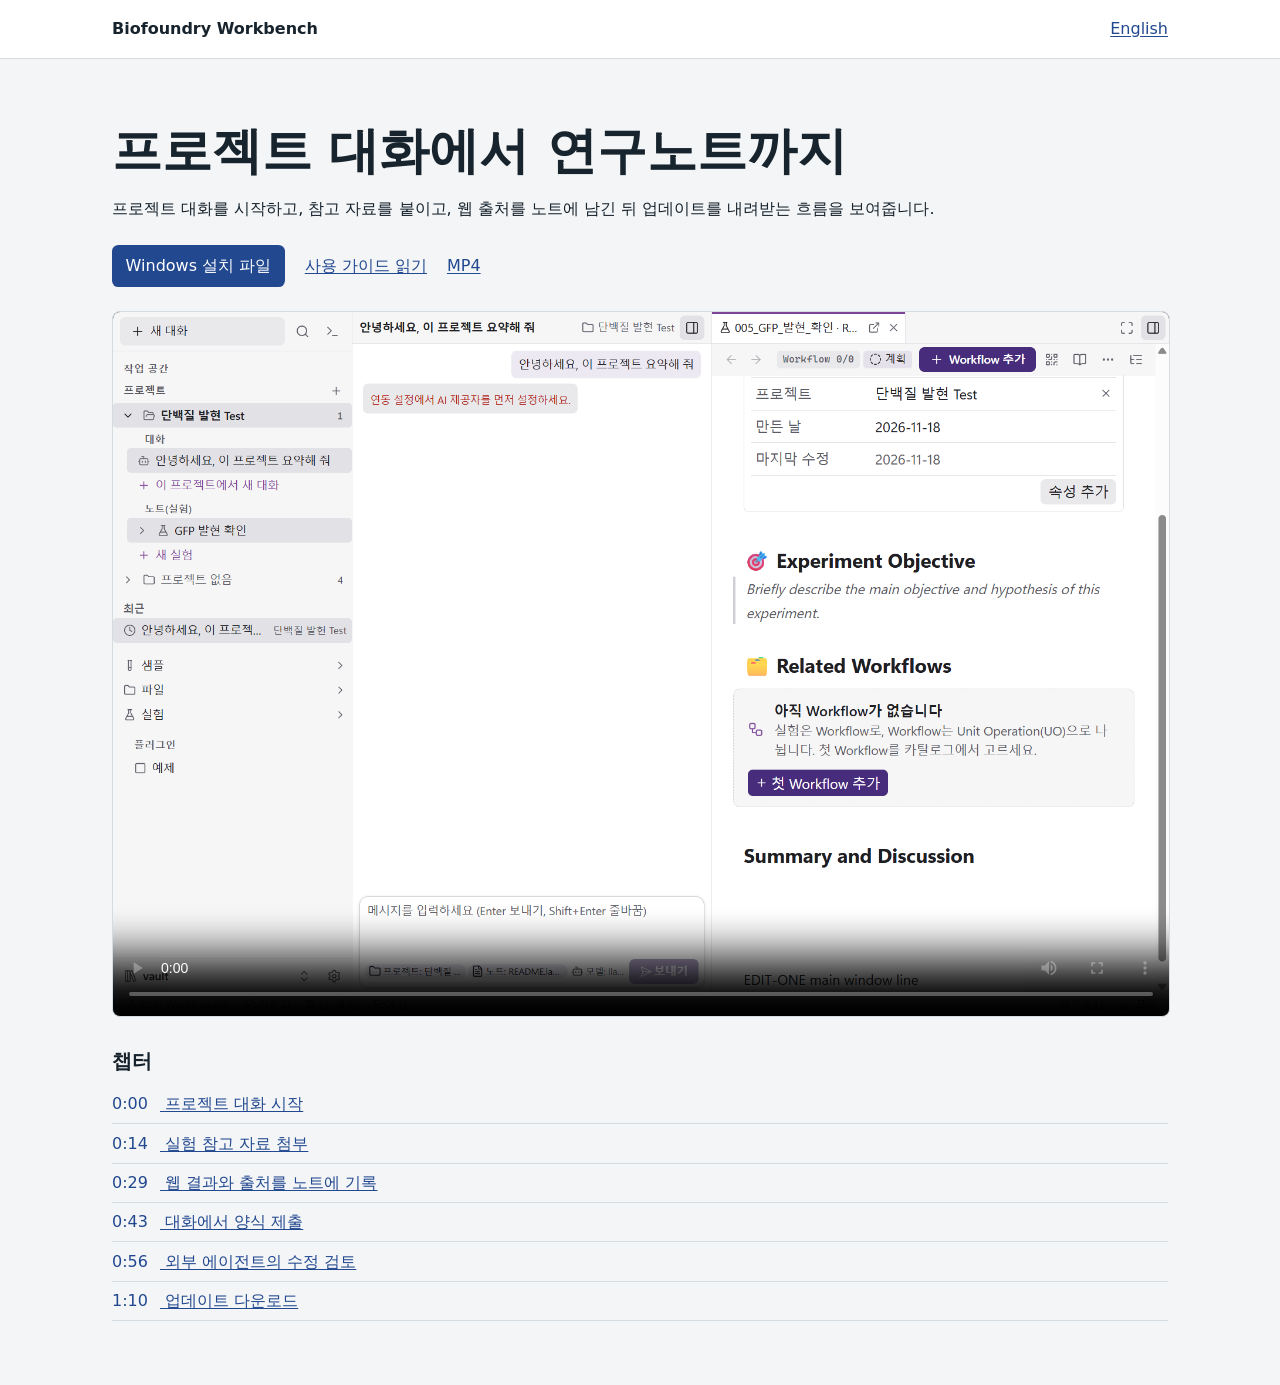
==== ko/index.html @ 6b5b837b "Publish bilingual Workbench walkthroughs" ====
<!doctype html>
<html lang="ko">
<head>
  <meta charset="utf-8">
  <meta name="viewport" content="width=device-width, initial-scale=1">
  <meta name="description" content="프로젝트 대화를 시작하고, 참고 자료를 붙이고, 웹 출처를 노트에 남긴 뒤 업데이트를 내려받는 흐름을 보여줍니다.">
  <title>프로젝트 대화에서 연구노트까지 · Biofoundry Workbench</title>
  <link rel="stylesheet" href="../guide.css">
</head>
<body>
  <header><strong>Biofoundry Workbench</strong><a href="../" lang="en">English</a></header>
  <main>
    <h1>프로젝트 대화에서 연구노트까지</h1>
    <p>프로젝트 대화를 시작하고, 참고 자료를 붙이고, 웹 출처를 노트에 남긴 뒤 업데이트를 내려받는 흐름을 보여줍니다.</p>
    <nav aria-label="Biofoundry Workbench">
      <a class="download" href="https://github.com/sblabkribb/biofoundry-workbench/releases/latest">Windows 설치 파일</a>
      <a href="https://github.com/sblabkribb/biofoundry-workbench/blob/main/README.ko.md">사용 가이드 읽기</a>
      <a href="../docs/media/research-workflow.ko.mp4">MP4</a>
    </nav>
    <video controls playsinline preload="metadata" poster="../docs/workbench/screens/09-note-edited-saved.png" width="1000" height="668">
      <source src="../docs/media/research-workflow.ko.mp4" type="video/mp4">
    </video>
    <h2>챕터</h2>
    <ol>
      <li><a href="../docs/media/research-workflow.ko.mp4#t=0"><span>0:00</span> 프로젝트 대화 시작</a></li>
      <li><a href="../docs/media/research-workflow.ko.mp4#t=14.5"><span>0:14</span> 실험 참고 자료 첨부</a></li>
      <li><a href="../docs/media/research-workflow.ko.mp4#t=29"><span>0:29</span> 웹 결과와 출처를 노트에 기록</a></li>
      <li><a href="../docs/media/research-workflow.ko.mp4#t=43.5"><span>0:43</span> 대화에서 양식 제출</a></li>
      <li><a href="../docs/media/research-workflow.ko.mp4#t=55.66"><span>0:56</span> 외부 에이전트의 수정 검토</a></li>
      <li><a href="../docs/media/research-workflow.ko.mp4#t=70.16"><span>1:10</span> 업데이트 다운로드</a></li>
    </ol>
  </main>
</body>
</html>
---- guide.css ----
:root {
  color-scheme: light;
  background: #f3f5f6;
  color: #17232d;
  font: 1em/1.6 system-ui, sans-serif;
}

body { margin: 0; }

header {
  display: flex;
  justify-content: space-between;
  gap: 1rem;
  padding: 1rem max(1.25rem, calc((100vw - 66rem) / 2));
  background: #fff;
  border-bottom: 1px solid #d5dce1;
}

main {
  max-width: 66rem;
  padding: clamp(1.5rem, 5vw, 4rem) 1.25rem;
  margin: 0 auto;
}

h1 { font-size: clamp(1.8rem, 5vw, 3.1rem); line-height: 1.15; margin: 0; }
h2 { font-size: 1.25rem; margin: 1.75rem 0 0.5rem; }
a { color: #224890; text-underline-offset: 0.15em; }
a:focus-visible { outline: 2px solid #224890; outline-offset: 4px; }

nav {
  display: flex;
  flex-wrap: wrap;
  align-items: center;
  gap: 0.75rem 1.25rem;
  margin: 1.5rem 0;
}

.download {
  background: #224890;
  color: #fff;
  border-radius: 0.4rem;
  padding: 0.5rem 0.85rem;
  text-decoration: none;
}

video {
  display: block;
  width: 100%;
  height: auto;
  border: 1px solid #d5dce1;
  border-radius: 0.5rem;
  background: #17232d;
}

ol { list-style: none; margin: 0; padding: 0; }
li { border-bottom: 1px solid #d5dce1; }
li a { display: block; padding: 0.4rem 0; }
li span { display: inline-block; min-width: 3rem; font-variant-numeric: tabular-nums; }
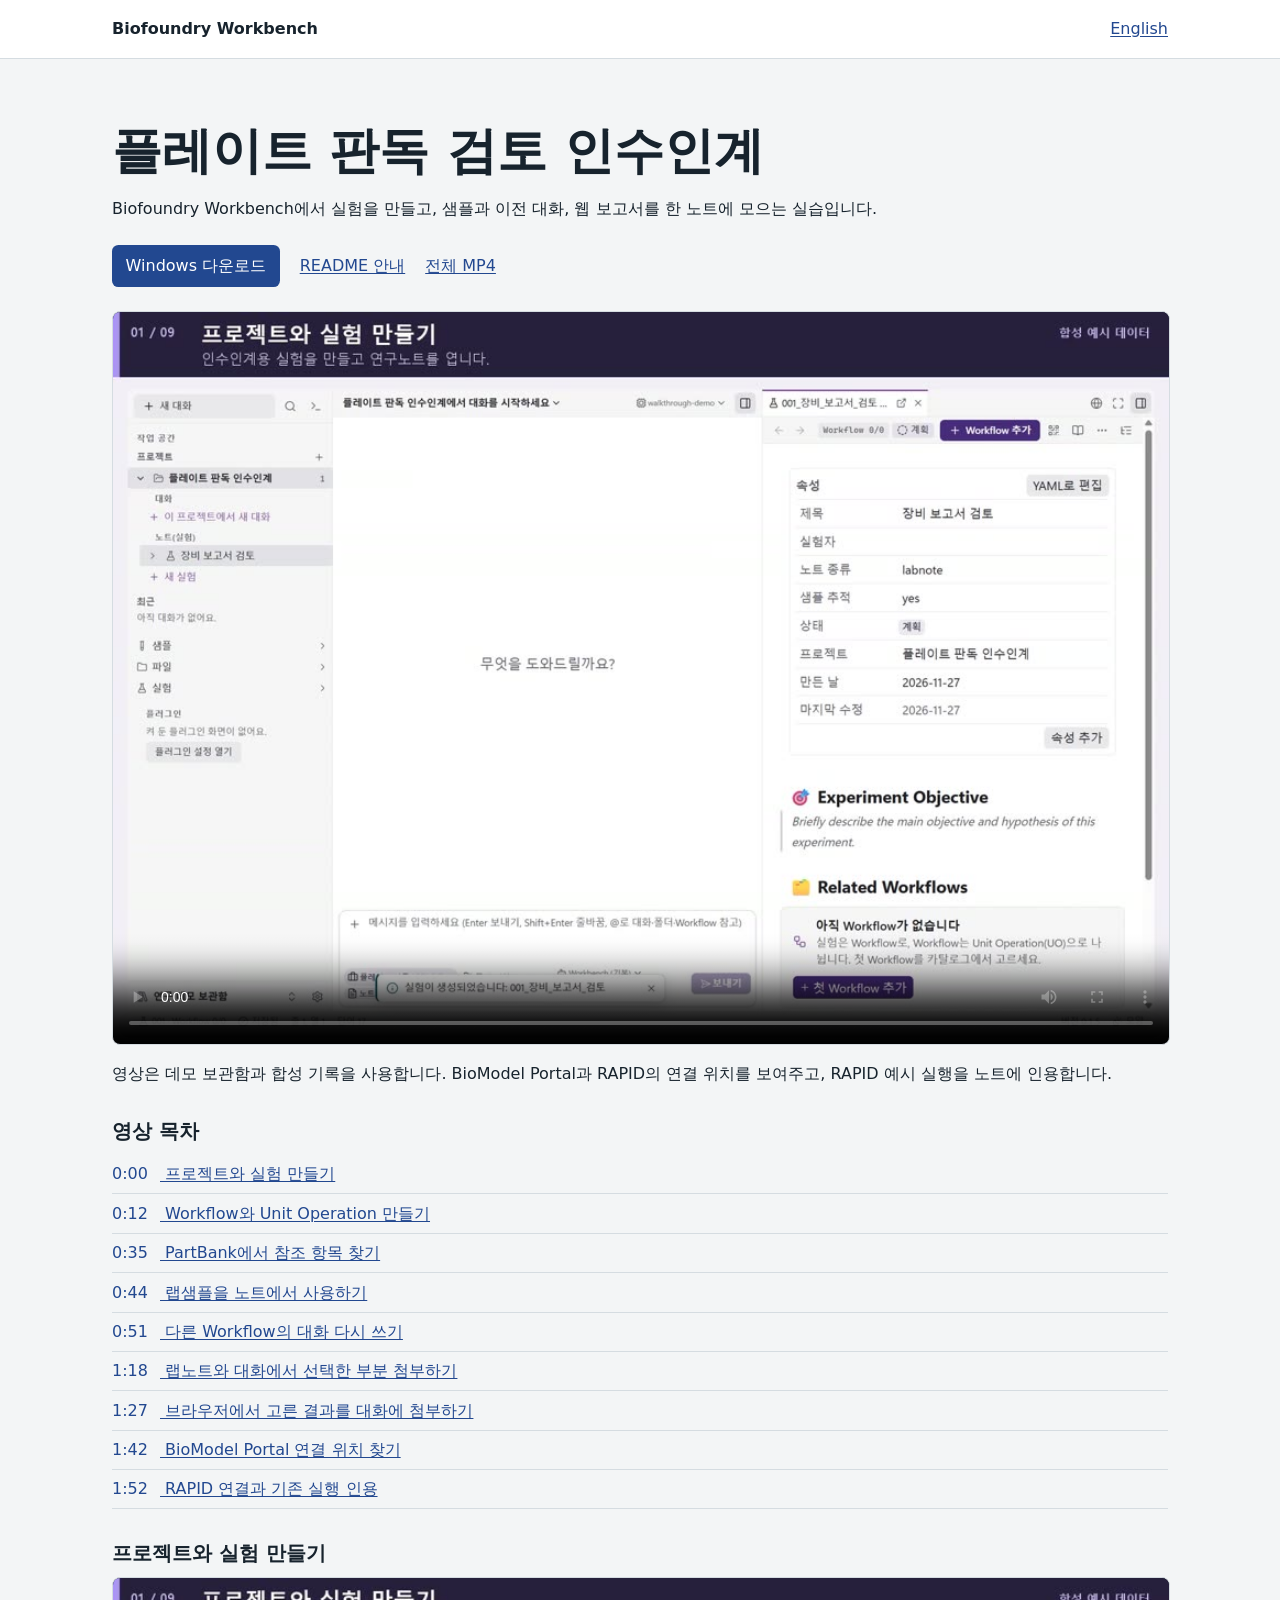
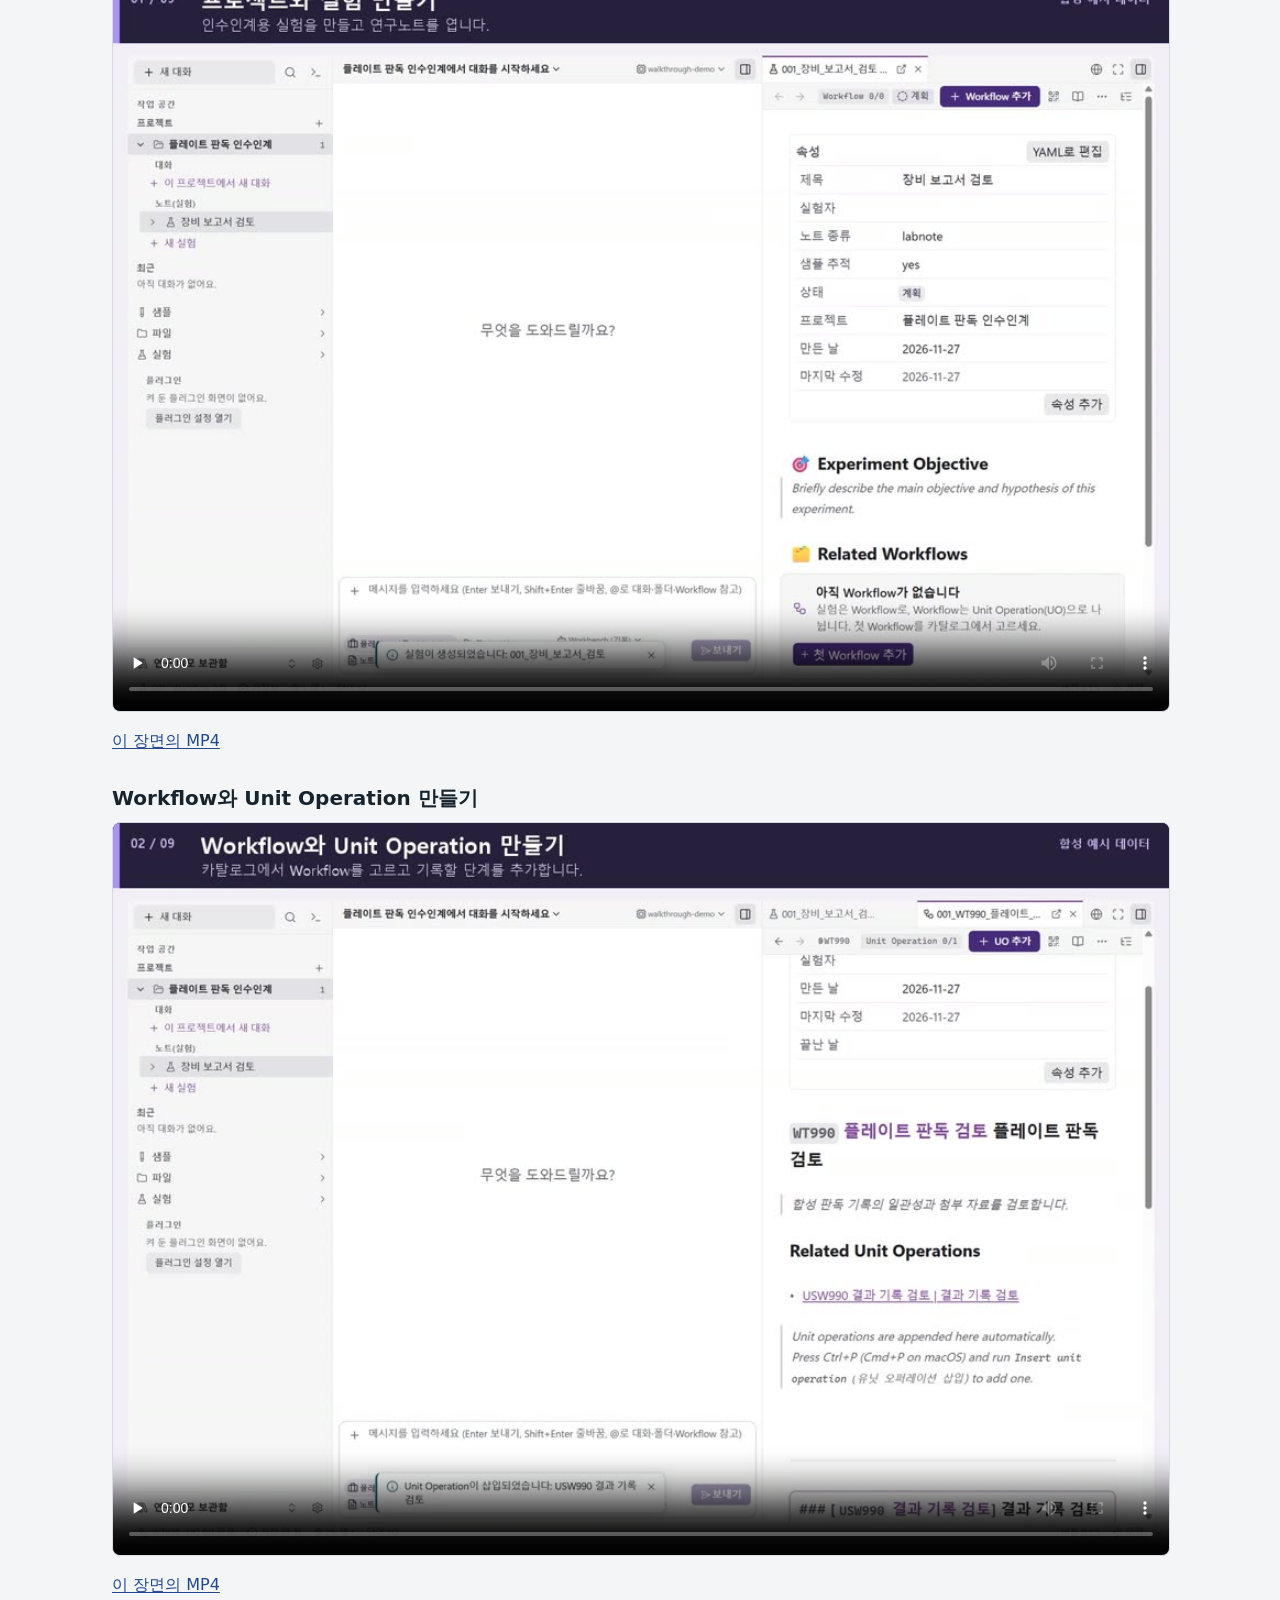
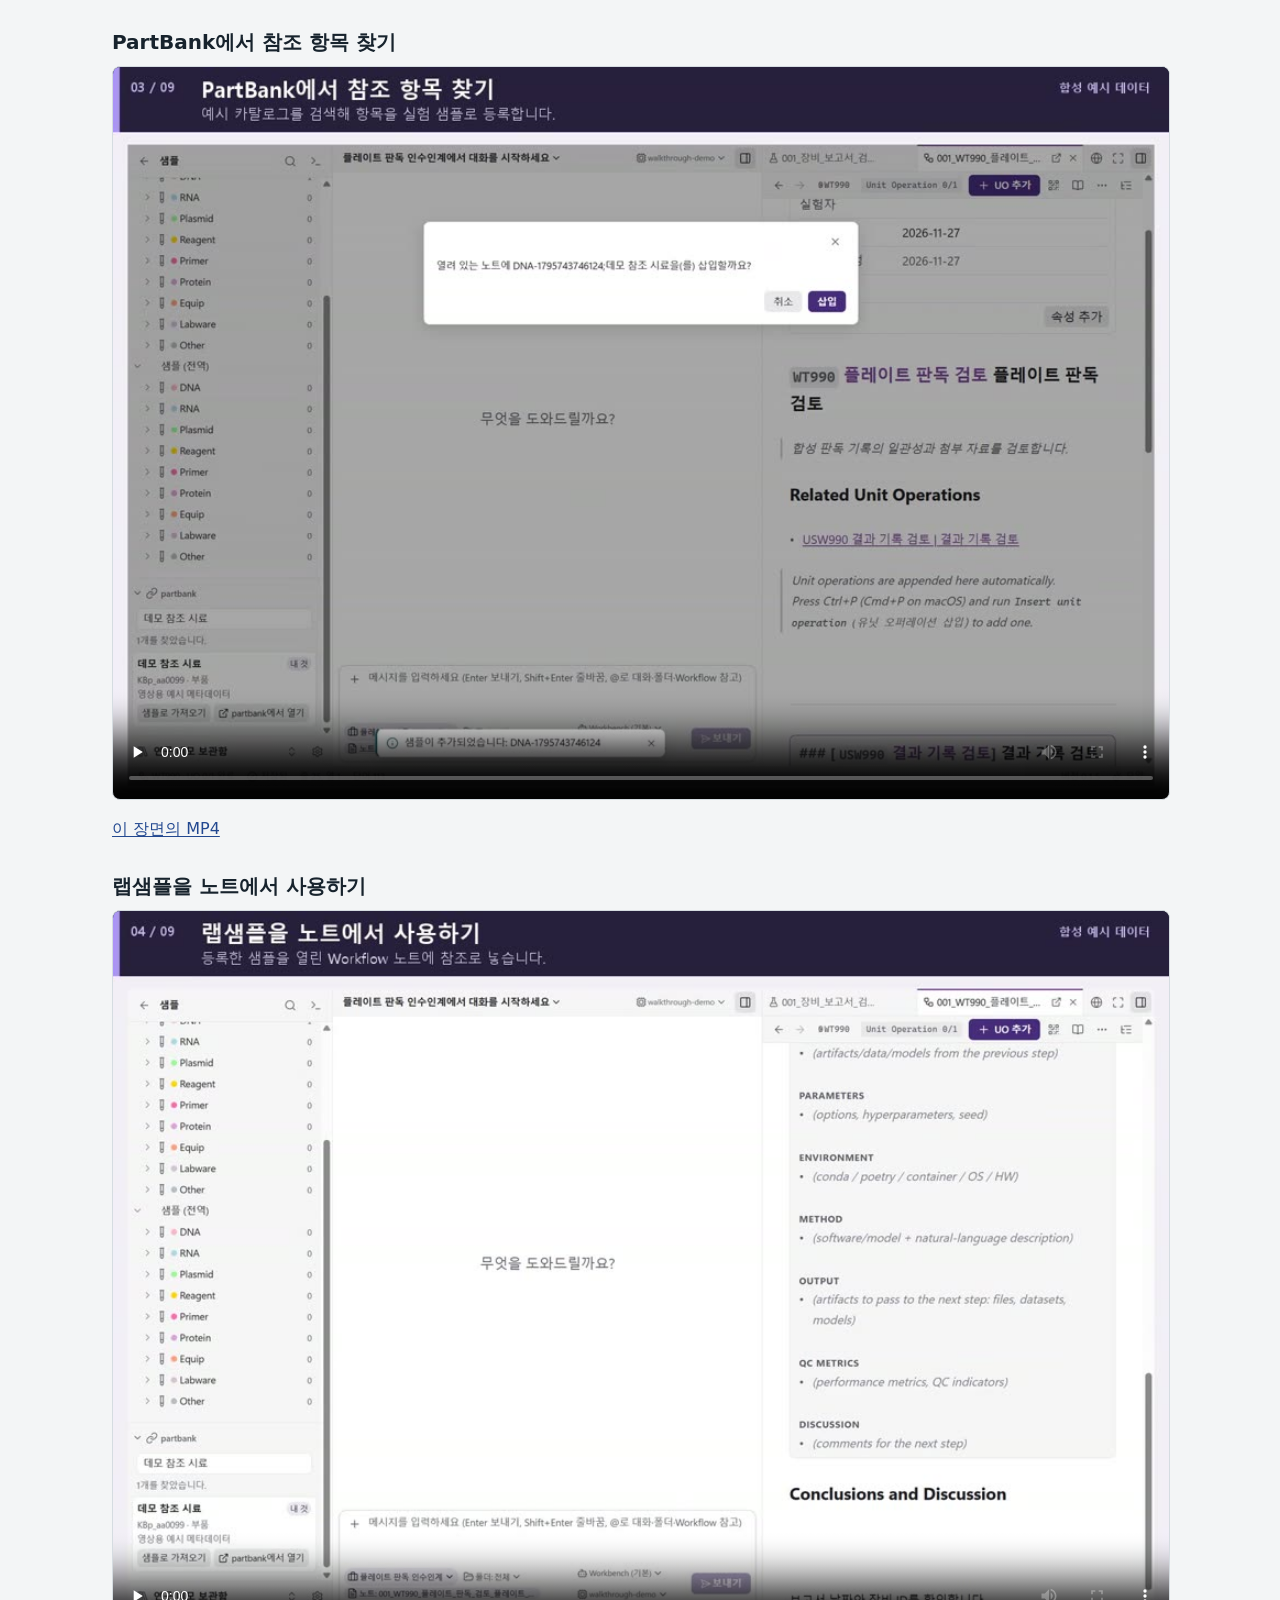
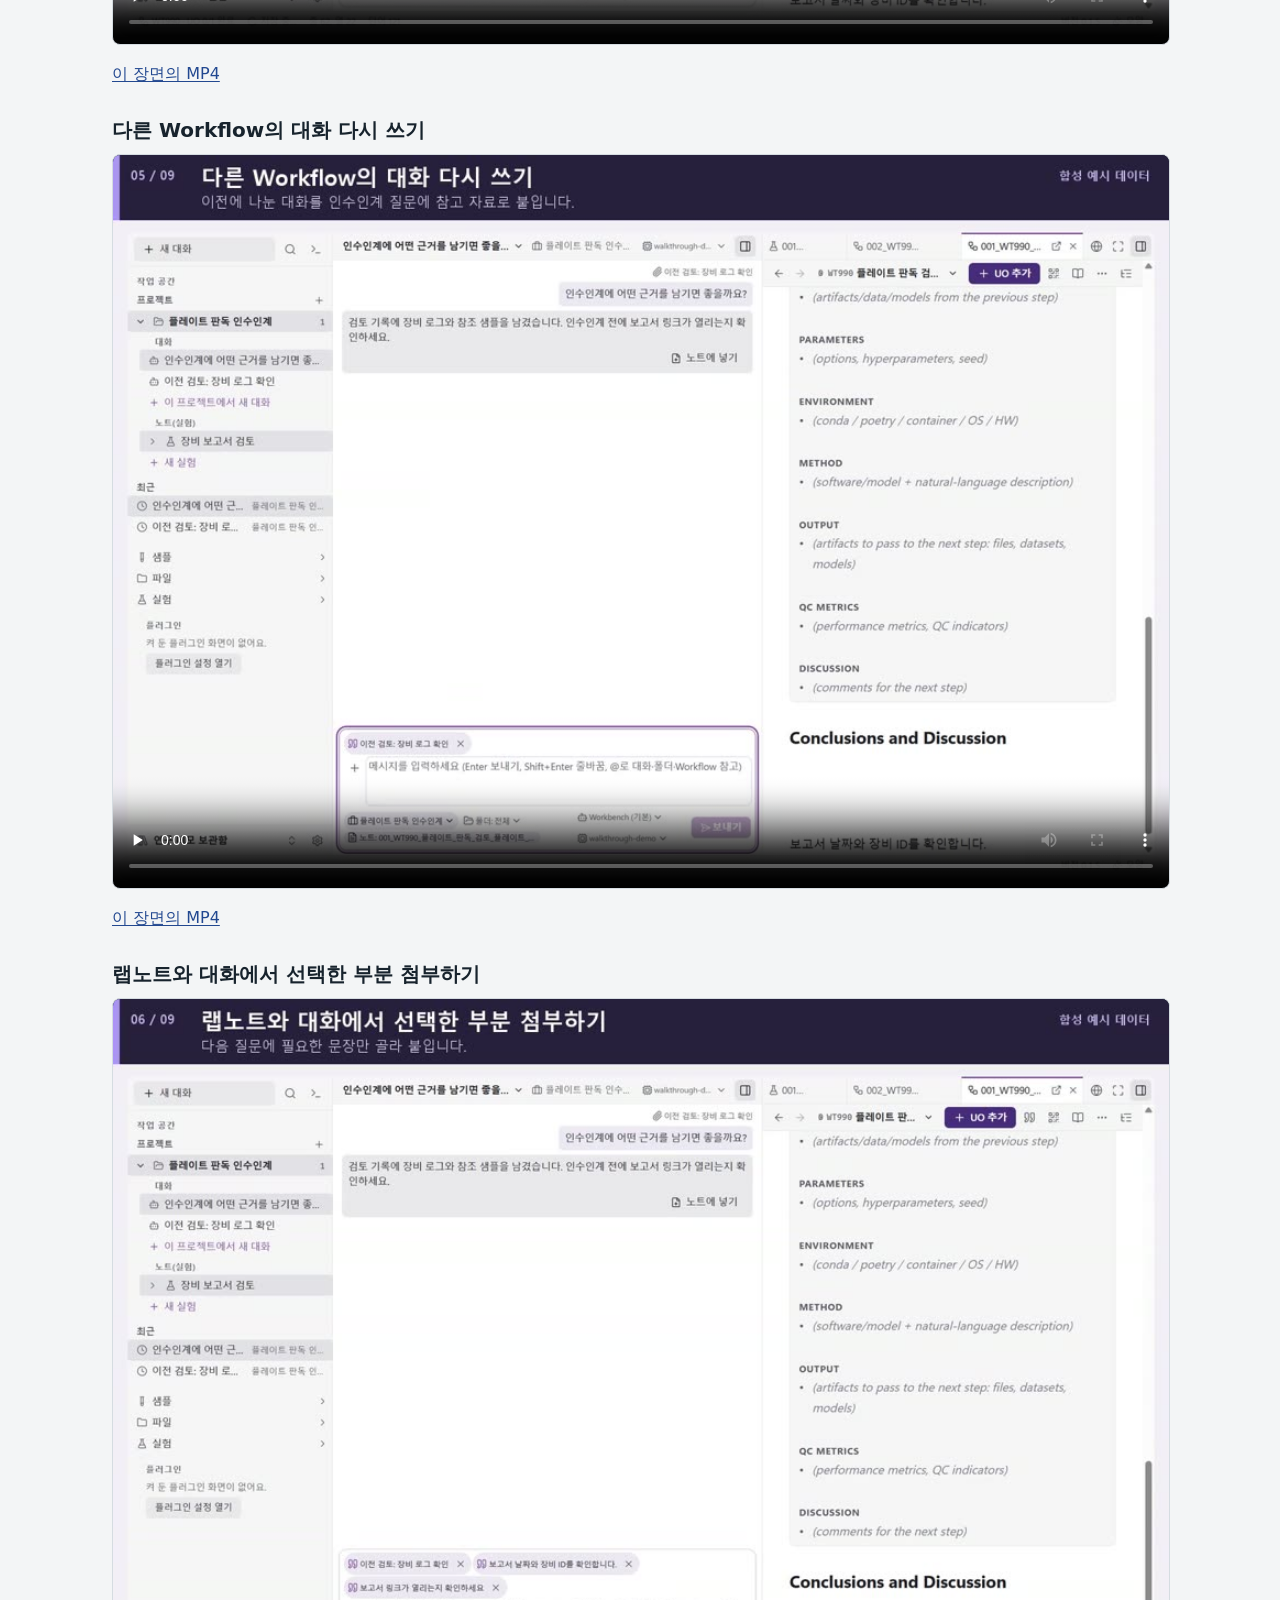
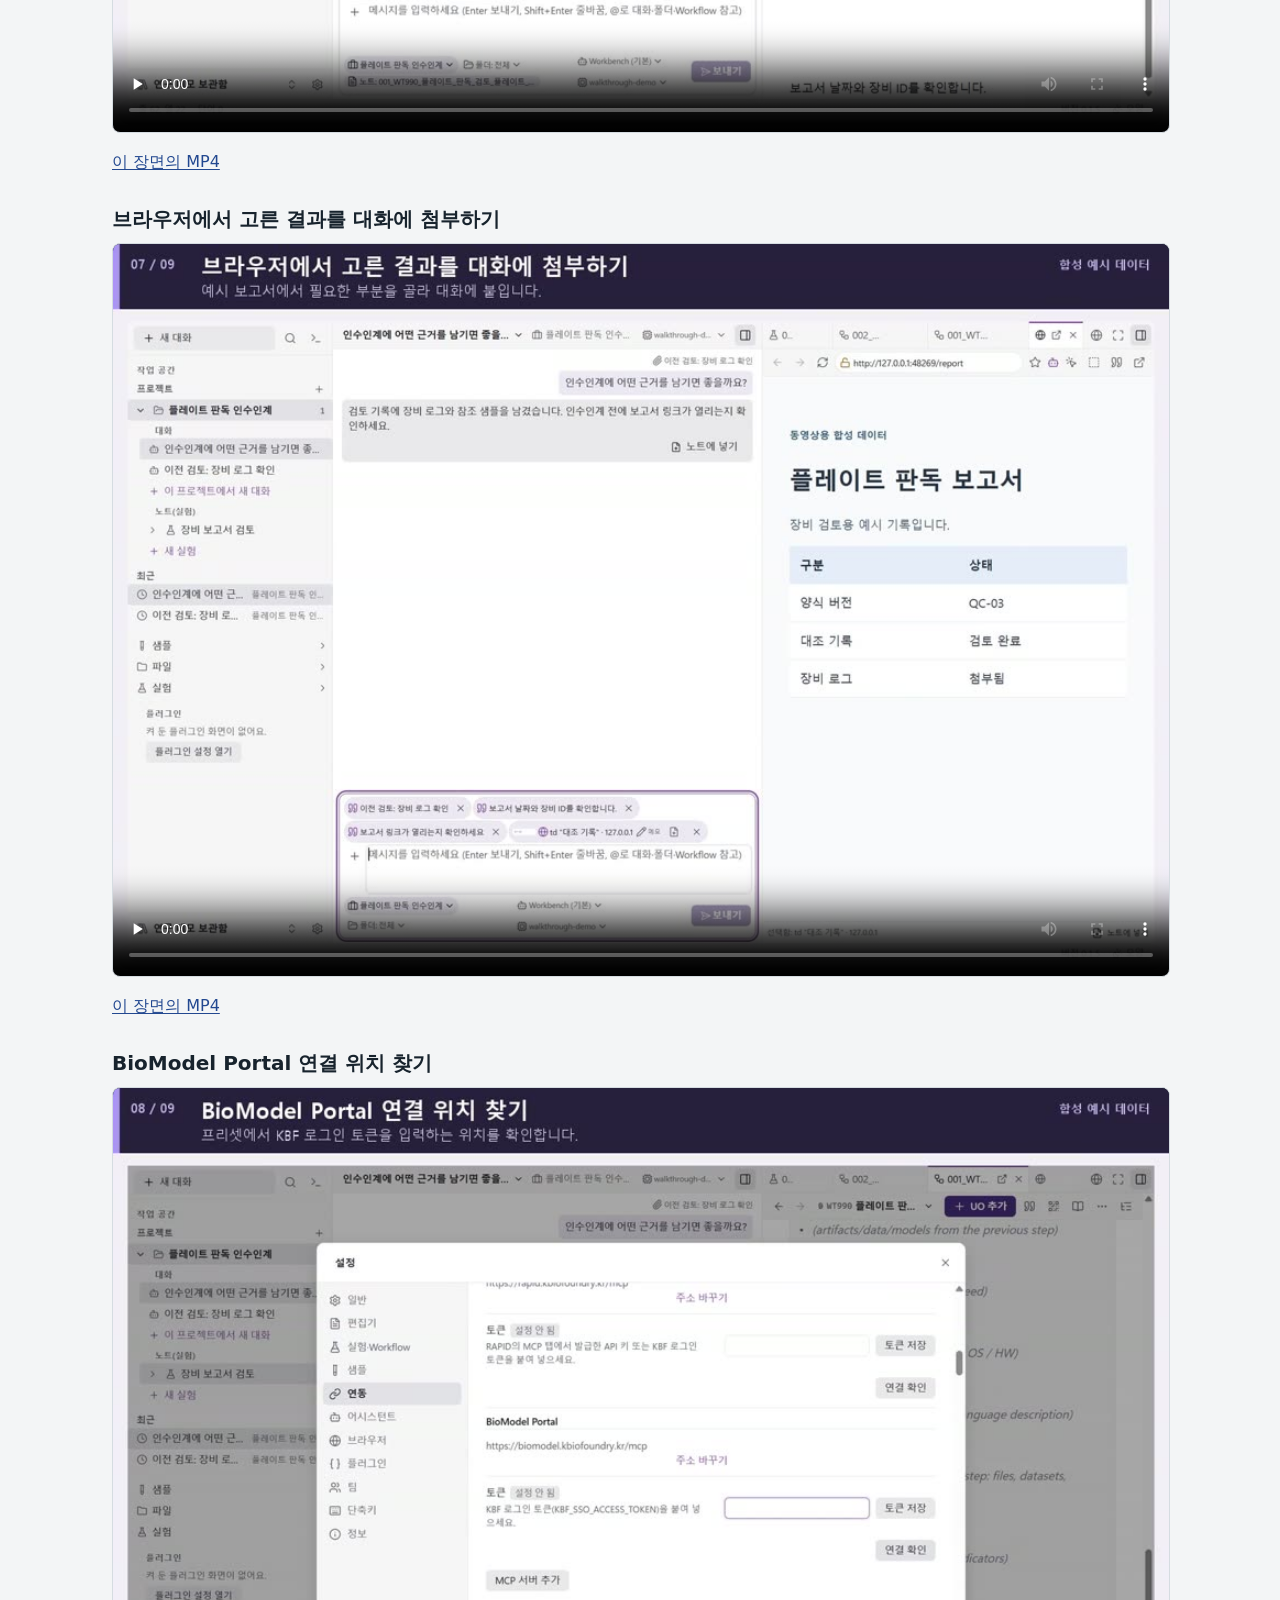
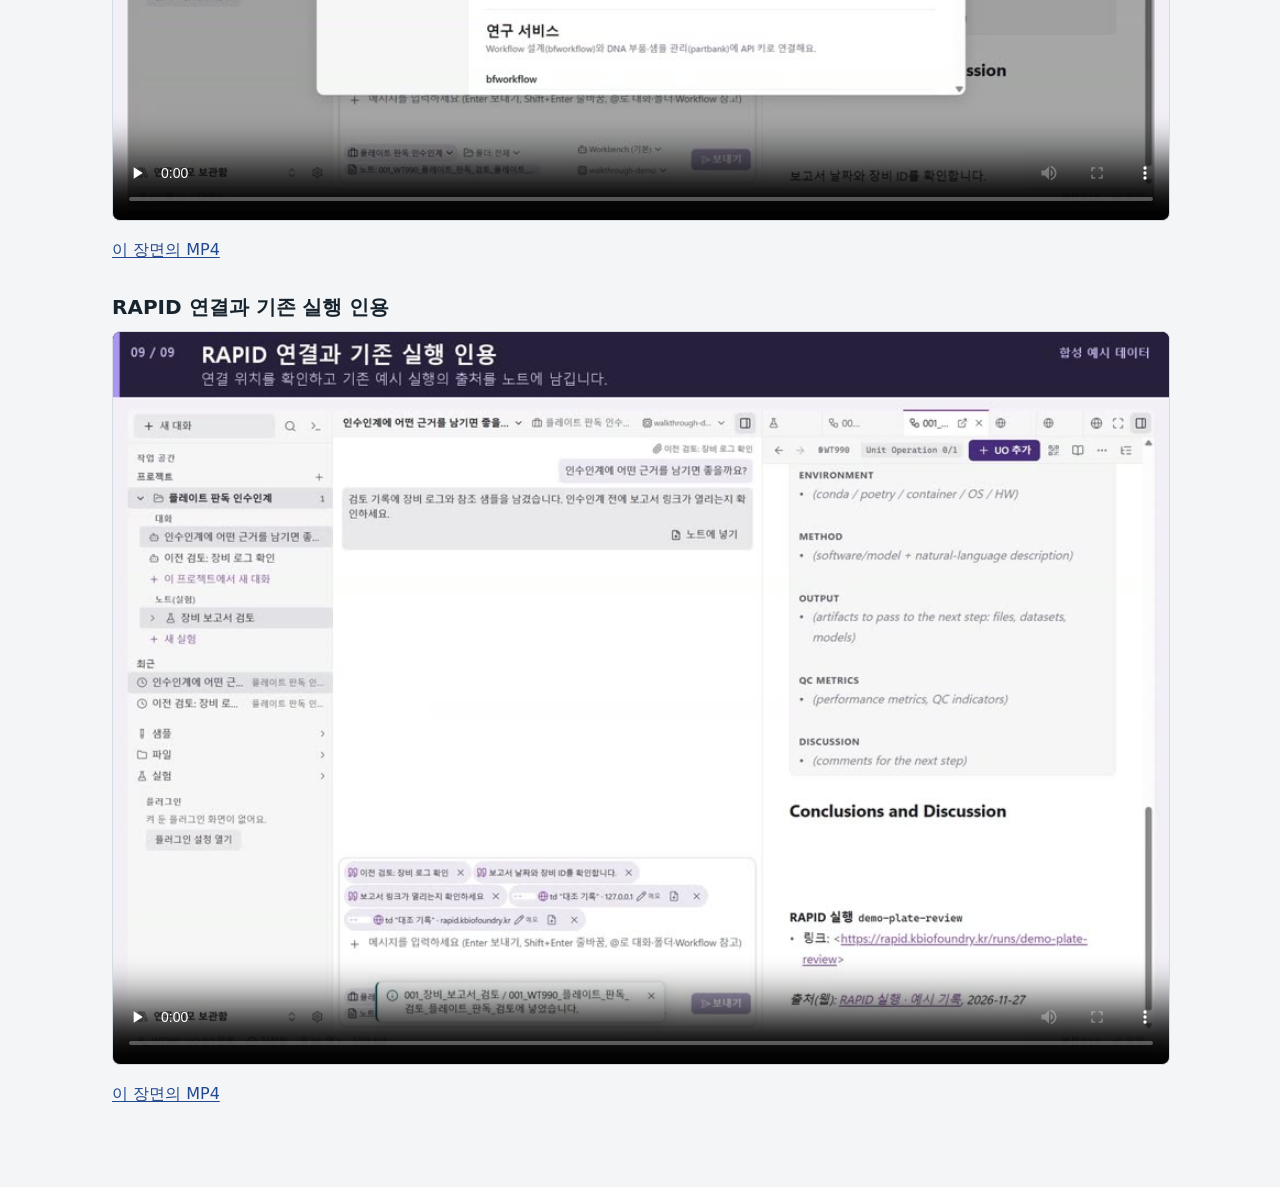
==== commit 3c7ad8d3: "Rewrite the Workbench guide as a bilingual video walkthrough" ====
--- a/ko/index.html
+++ b/ko/index.html
@@ -3,32 +3,99 @@
 <head>
   <meta charset="utf-8">
   <meta name="viewport" content="width=device-width, initial-scale=1">
-  <meta name="description" content="프로젝트 대화를 시작하고, 참고 자료를 붙이고, 웹 출처를 노트에 남긴 뒤 업데이트를 내려받는 흐름을 보여줍니다.">
-  <title>프로젝트 대화에서 연구노트까지 · Biofoundry Workbench</title>
+  <meta name="description" content="Biofoundry Workbench에서 실험을 만들고, 샘플과 이전 대화, 웹 보고서를 한 노트에 모으는 실습입니다.">
+  <title>플레이트 판독 검토 인수인계 · Biofoundry Workbench</title>
   <link rel="stylesheet" href="../guide.css">
 </head>
 <body>
   <header><strong>Biofoundry Workbench</strong><a href="../" lang="en">English</a></header>
   <main>
-    <h1>프로젝트 대화에서 연구노트까지</h1>
-    <p>프로젝트 대화를 시작하고, 참고 자료를 붙이고, 웹 출처를 노트에 남긴 뒤 업데이트를 내려받는 흐름을 보여줍니다.</p>
+    <h1>플레이트 판독 검토 인수인계</h1>
+    <p>Biofoundry Workbench에서 실험을 만들고, 샘플과 이전 대화, 웹 보고서를 한 노트에 모으는 실습입니다.</p>
     <nav aria-label="Biofoundry Workbench">
-      <a class="download" href="https://github.com/sblabkribb/biofoundry-workbench/releases/latest">Windows 설치 파일</a>
-      <a href="https://github.com/sblabkribb/biofoundry-workbench/blob/main/README.ko.md">사용 가이드 읽기</a>
-      <a href="../docs/media/research-workflow.ko.mp4">MP4</a>
+      <a class="download" href="https://github.com/sblabkribb/biofoundry-workbench/releases/latest">Windows 다운로드</a>
+      <a href="https://github.com/sblabkribb/biofoundry-workbench/blob/main/README.ko.md">README 안내</a>
+      <a href="../docs/media/walkthrough/ko/walkthrough.mp4">전체 MP4</a>
     </nav>
-    <video controls playsinline preload="metadata" poster="../docs/workbench/screens/09-note-edited-saved.png" width="1000" height="668">
-      <source src="../docs/media/research-workflow.ko.mp4" type="video/mp4">
+    <video controls playsinline preload="metadata" poster="../docs/media/walkthrough/ko/01-project.jpg" width="1440" height="1000" aria-label="플레이트 판독 검토 인수인계">
+      <source src="../docs/media/walkthrough/ko/walkthrough.mp4" type="video/mp4">
     </video>
-    <h2>챕터</h2>
+    <p>영상은 데모 보관함과 합성 기록을 사용합니다. BioModel Portal과 RAPID의 연결 위치를 보여주고, RAPID 예시 실행을 노트에 인용합니다.</p>
+    <h2>영상 목차</h2>
     <ol>
-      <li><a href="../docs/media/research-workflow.ko.mp4#t=0"><span>0:00</span> 프로젝트 대화 시작</a></li>
-      <li><a href="../docs/media/research-workflow.ko.mp4#t=14.5"><span>0:14</span> 실험 참고 자료 첨부</a></li>
-      <li><a href="../docs/media/research-workflow.ko.mp4#t=29"><span>0:29</span> 웹 결과와 출처를 노트에 기록</a></li>
-      <li><a href="../docs/media/research-workflow.ko.mp4#t=43.5"><span>0:43</span> 대화에서 양식 제출</a></li>
-      <li><a href="../docs/media/research-workflow.ko.mp4#t=55.66"><span>0:56</span> 외부 에이전트의 수정 검토</a></li>
-      <li><a href="../docs/media/research-workflow.ko.mp4#t=70.16"><span>1:10</span> 업데이트 다운로드</a></li>
+      <li><a href="#project"><span>0:00</span> 프로젝트와 실험 만들기</a></li>
+      <li><a href="#workflow"><span>0:12</span> Workflow와 Unit Operation 만들기</a></li>
+      <li><a href="#partbank"><span>0:35</span> PartBank에서 참조 항목 찾기</a></li>
+      <li><a href="#sample"><span>0:44</span> 랩샘플을 노트에서 사용하기</a></li>
+      <li><a href="#reuse"><span>0:51</span> 다른 Workflow의 대화 다시 쓰기</a></li>
+      <li><a href="#selection"><span>1:18</span> 랩노트와 대화에서 선택한 부분 첨부하기</a></li>
+      <li><a href="#browser"><span>1:27</span> 브라우저에서 고른 결과를 대화에 첨부하기</a></li>
+      <li><a href="#biomodel"><span>1:42</span> BioModel Portal 연결 위치 찾기</a></li>
+      <li><a href="#rapid"><span>1:52</span> RAPID 연결과 기존 실행 인용</a></li>
     </ol>
+    <section class="chapter" id="project">
+      <h2>프로젝트와 실험 만들기</h2>
+      <video controls playsinline preload="none" poster="../docs/media/walkthrough/ko/01-project.jpg" width="1440" height="1000" aria-label="프로젝트와 실험 만들기">
+        <source src="../docs/media/walkthrough/ko/01-project.mp4" type="video/mp4">
+      </video>
+      <p><a href="../docs/media/walkthrough/ko/01-project.mp4">이 장면의 MP4</a></p>
+    </section>
+    <section class="chapter" id="workflow">
+      <h2>Workflow와 Unit Operation 만들기</h2>
+      <video controls playsinline preload="none" poster="../docs/media/walkthrough/ko/02-workflow.jpg" width="1440" height="1000" aria-label="Workflow와 Unit Operation 만들기">
+        <source src="../docs/media/walkthrough/ko/02-workflow.mp4" type="video/mp4">
+      </video>
+      <p><a href="../docs/media/walkthrough/ko/02-workflow.mp4">이 장면의 MP4</a></p>
+    </section>
+    <section class="chapter" id="partbank">
+      <h2>PartBank에서 참조 항목 찾기</h2>
+      <video controls playsinline preload="none" poster="../docs/media/walkthrough/ko/03-partbank.jpg" width="1440" height="1000" aria-label="PartBank에서 참조 항목 찾기">
+        <source src="../docs/media/walkthrough/ko/03-partbank.mp4" type="video/mp4">
+      </video>
+      <p><a href="../docs/media/walkthrough/ko/03-partbank.mp4">이 장면의 MP4</a></p>
+    </section>
+    <section class="chapter" id="sample">
+      <h2>랩샘플을 노트에서 사용하기</h2>
+      <video controls playsinline preload="none" poster="../docs/media/walkthrough/ko/04-sample.jpg" width="1440" height="1000" aria-label="랩샘플을 노트에서 사용하기">
+        <source src="../docs/media/walkthrough/ko/04-sample.mp4" type="video/mp4">
+      </video>
+      <p><a href="../docs/media/walkthrough/ko/04-sample.mp4">이 장면의 MP4</a></p>
+    </section>
+    <section class="chapter" id="reuse">
+      <h2>다른 Workflow의 대화 다시 쓰기</h2>
+      <video controls playsinline preload="none" poster="../docs/media/walkthrough/ko/05-reuse.jpg" width="1440" height="1000" aria-label="다른 Workflow의 대화 다시 쓰기">
+        <source src="../docs/media/walkthrough/ko/05-reuse.mp4" type="video/mp4">
+      </video>
+      <p><a href="../docs/media/walkthrough/ko/05-reuse.mp4">이 장면의 MP4</a></p>
+    </section>
+    <section class="chapter" id="selection">
+      <h2>랩노트와 대화에서 선택한 부분 첨부하기</h2>
+      <video controls playsinline preload="none" poster="../docs/media/walkthrough/ko/06-selection.jpg" width="1440" height="1000" aria-label="랩노트와 대화에서 선택한 부분 첨부하기">
+        <source src="../docs/media/walkthrough/ko/06-selection.mp4" type="video/mp4">
+      </video>
+      <p><a href="../docs/media/walkthrough/ko/06-selection.mp4">이 장면의 MP4</a></p>
+    </section>
+    <section class="chapter" id="browser">
+      <h2>브라우저에서 고른 결과를 대화에 첨부하기</h2>
+      <video controls playsinline preload="none" poster="../docs/media/walkthrough/ko/07-browser.jpg" width="1440" height="1000" aria-label="브라우저에서 고른 결과를 대화에 첨부하기">
+        <source src="../docs/media/walkthrough/ko/07-browser.mp4" type="video/mp4">
+      </video>
+      <p><a href="../docs/media/walkthrough/ko/07-browser.mp4">이 장면의 MP4</a></p>
+    </section>
+    <section class="chapter" id="biomodel">
+      <h2>BioModel Portal 연결 위치 찾기</h2>
+      <video controls playsinline preload="none" poster="../docs/media/walkthrough/ko/08-biomodel.jpg" width="1440" height="1000" aria-label="BioModel Portal 연결 위치 찾기">
+        <source src="../docs/media/walkthrough/ko/08-biomodel.mp4" type="video/mp4">
+      </video>
+      <p><a href="../docs/media/walkthrough/ko/08-biomodel.mp4">이 장면의 MP4</a></p>
+    </section>
+    <section class="chapter" id="rapid">
+      <h2>RAPID 연결과 기존 실행 인용</h2>
+      <video controls playsinline preload="none" poster="../docs/media/walkthrough/ko/09-rapid.jpg" width="1440" height="1000" aria-label="RAPID 연결과 기존 실행 인용">
+        <source src="../docs/media/walkthrough/ko/09-rapid.mp4" type="video/mp4">
+      </video>
+      <p><a href="../docs/media/walkthrough/ko/09-rapid.mp4">이 장면의 MP4</a></p>
+    </section>
   </main>
 </body>
 </html>
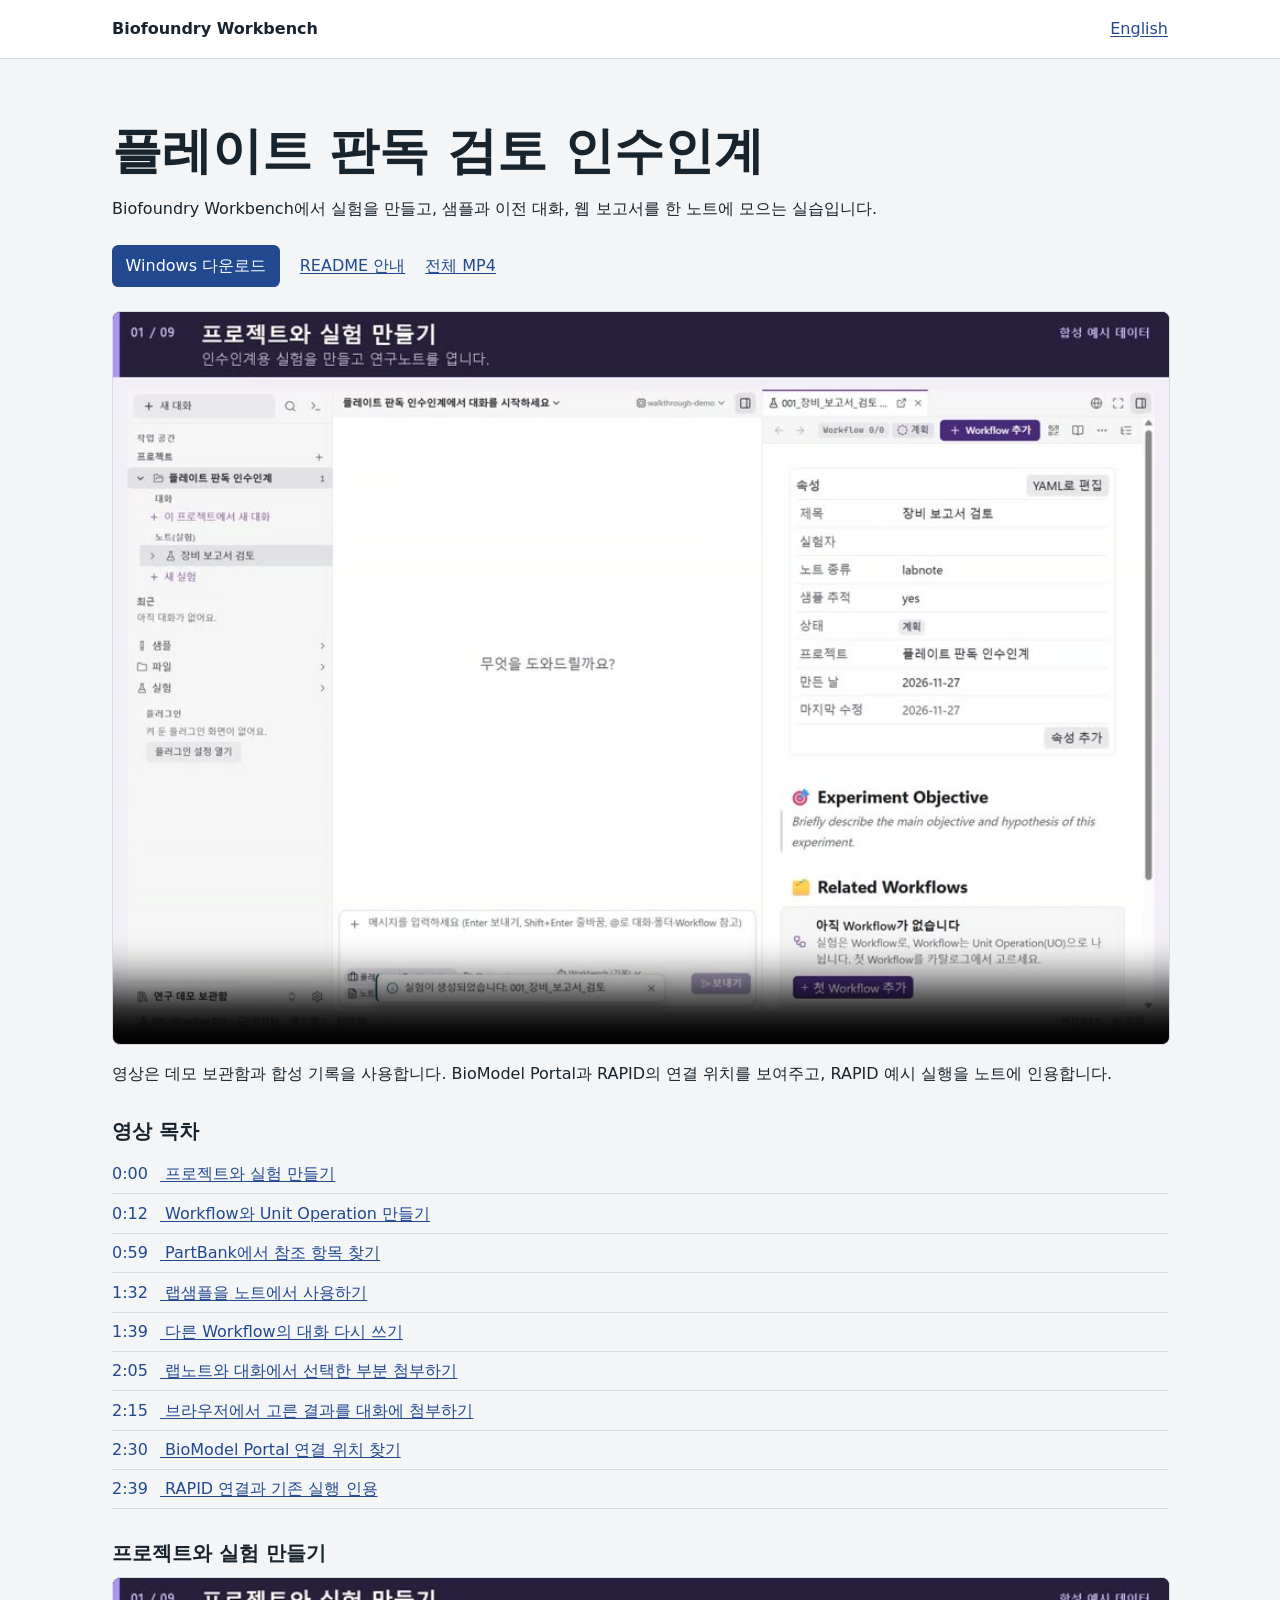
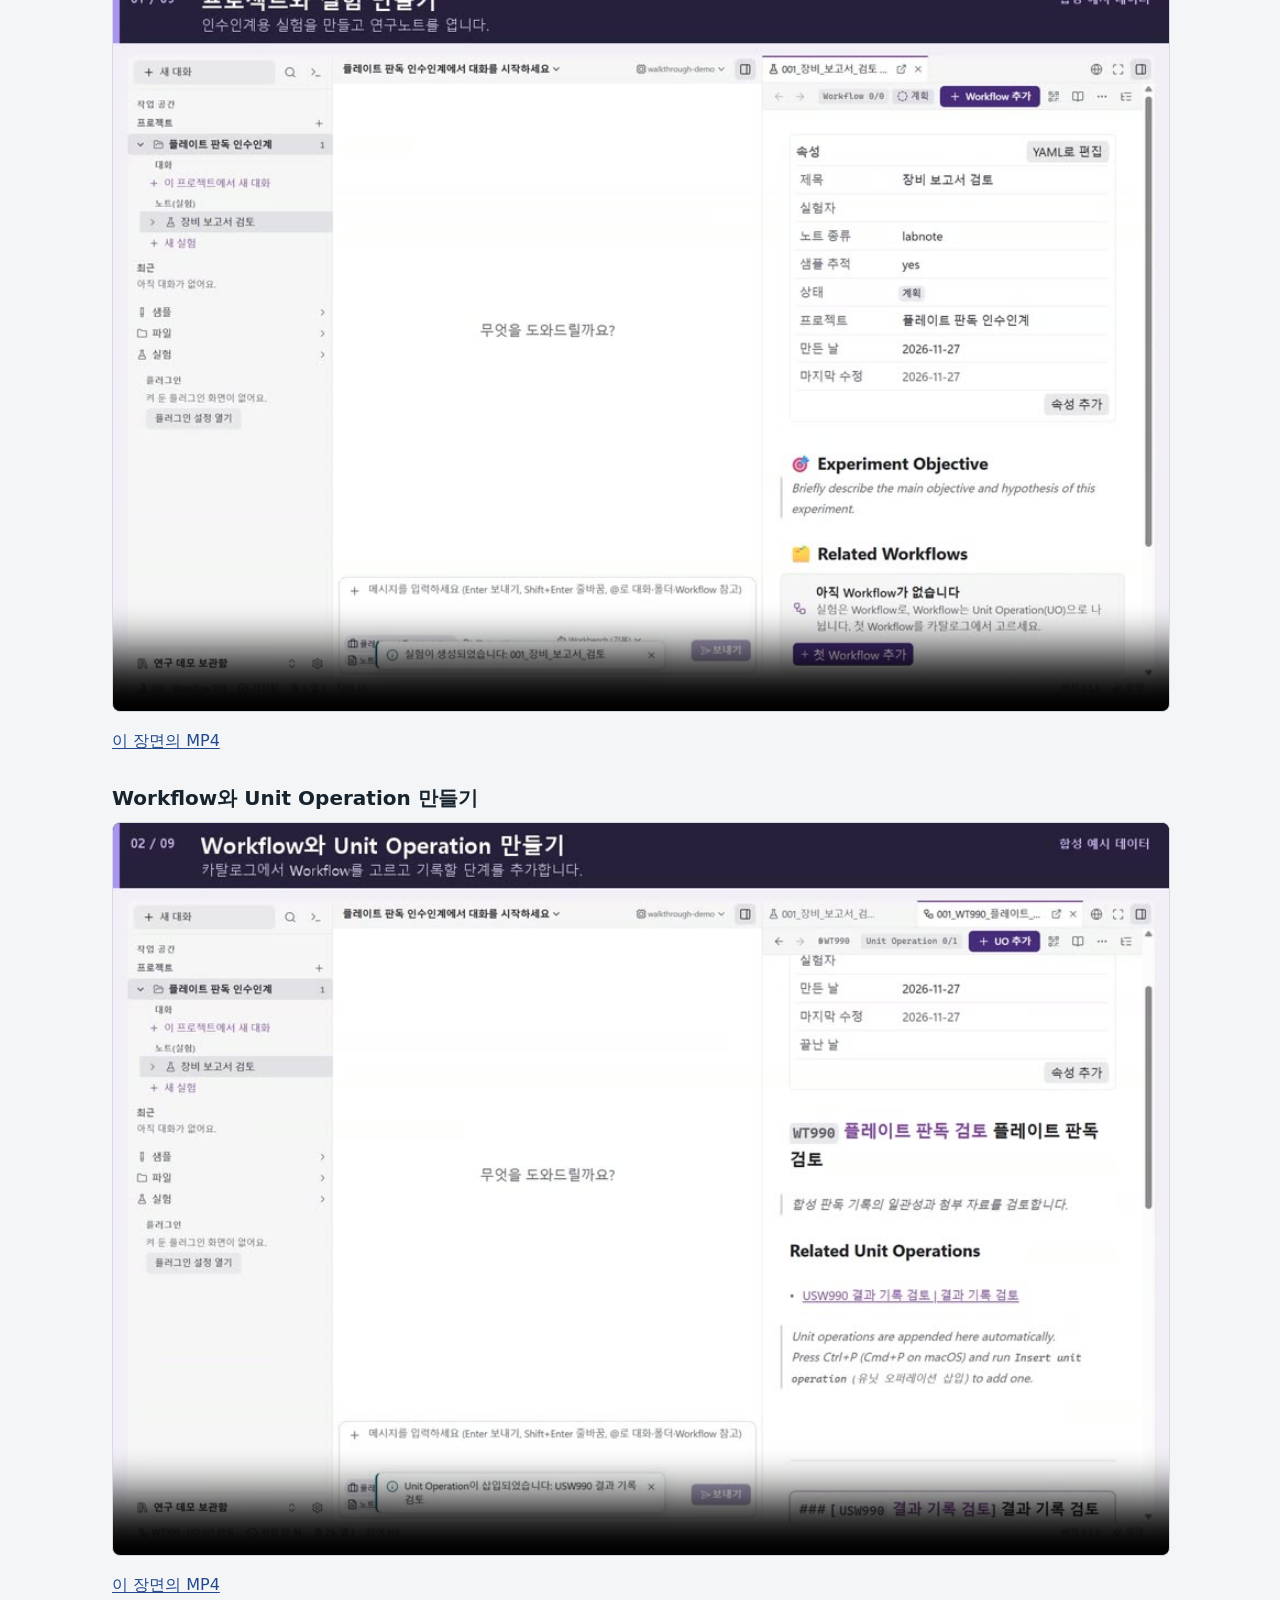
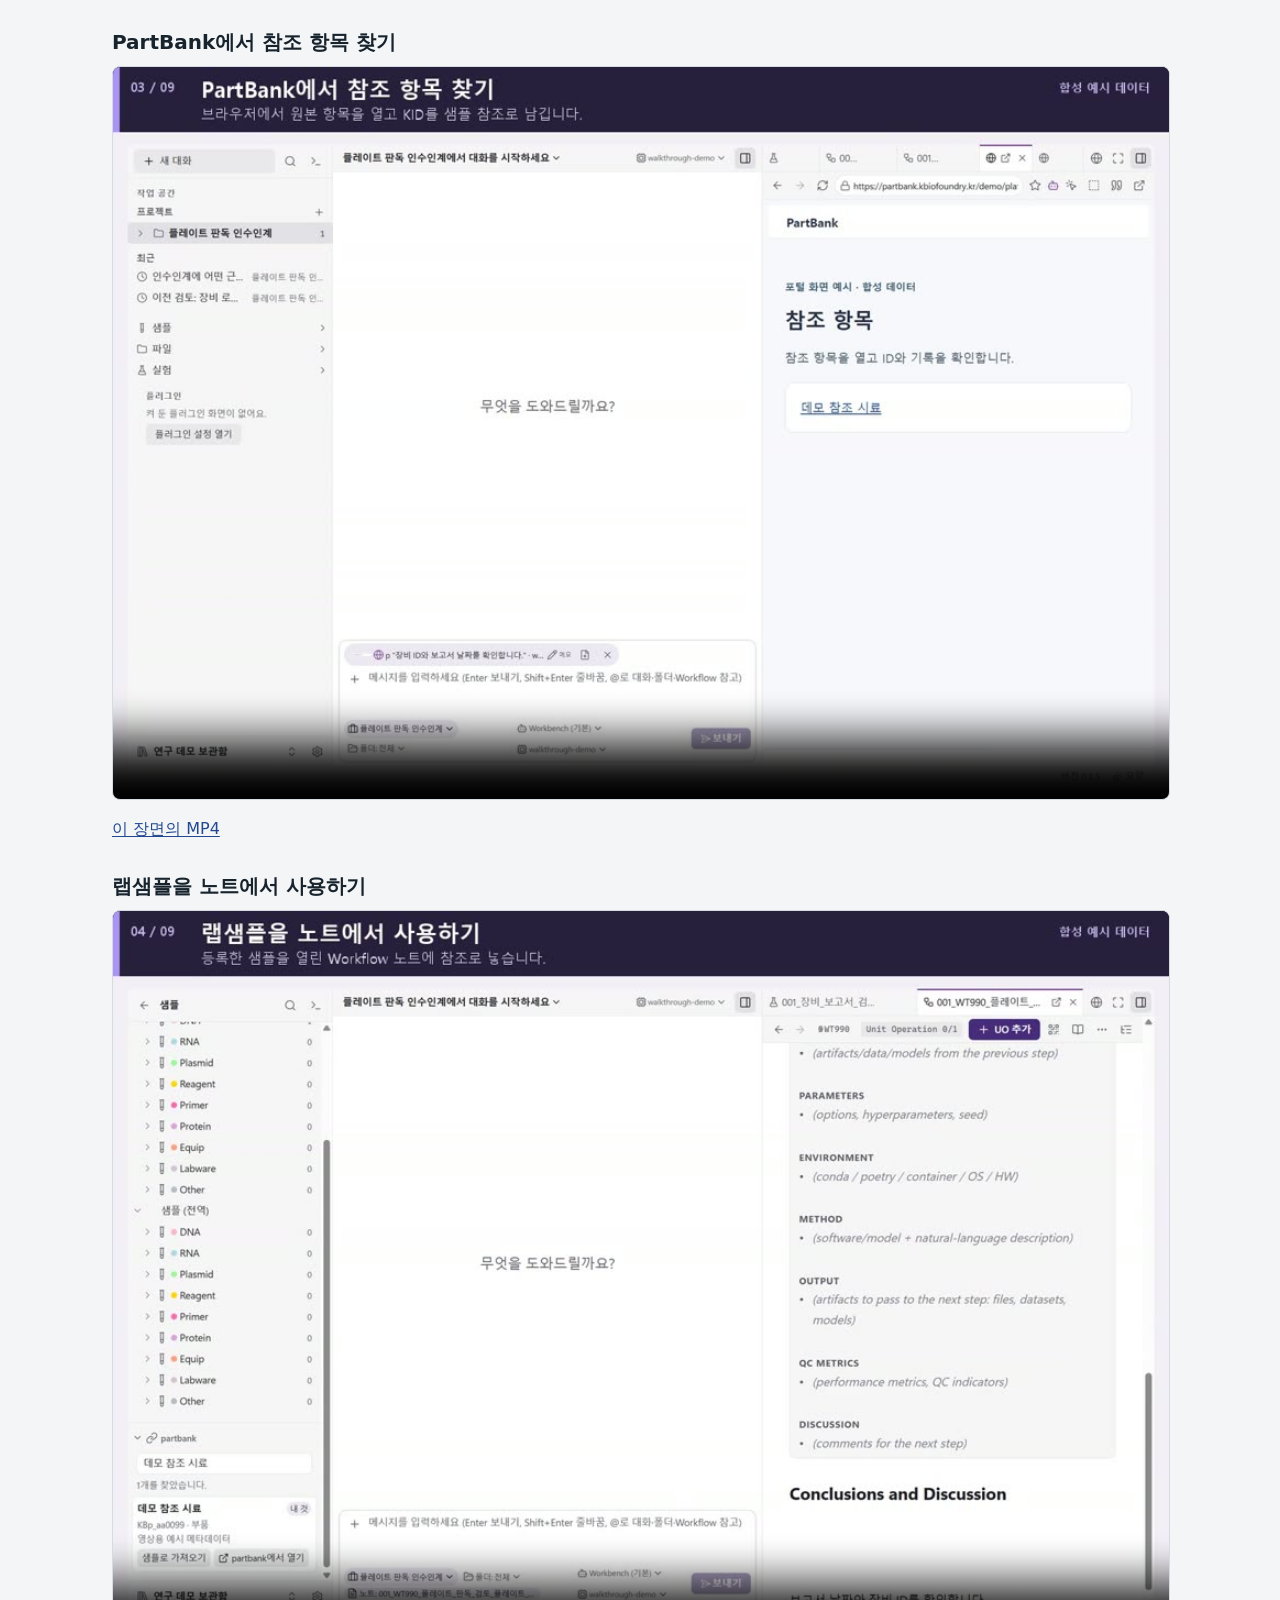
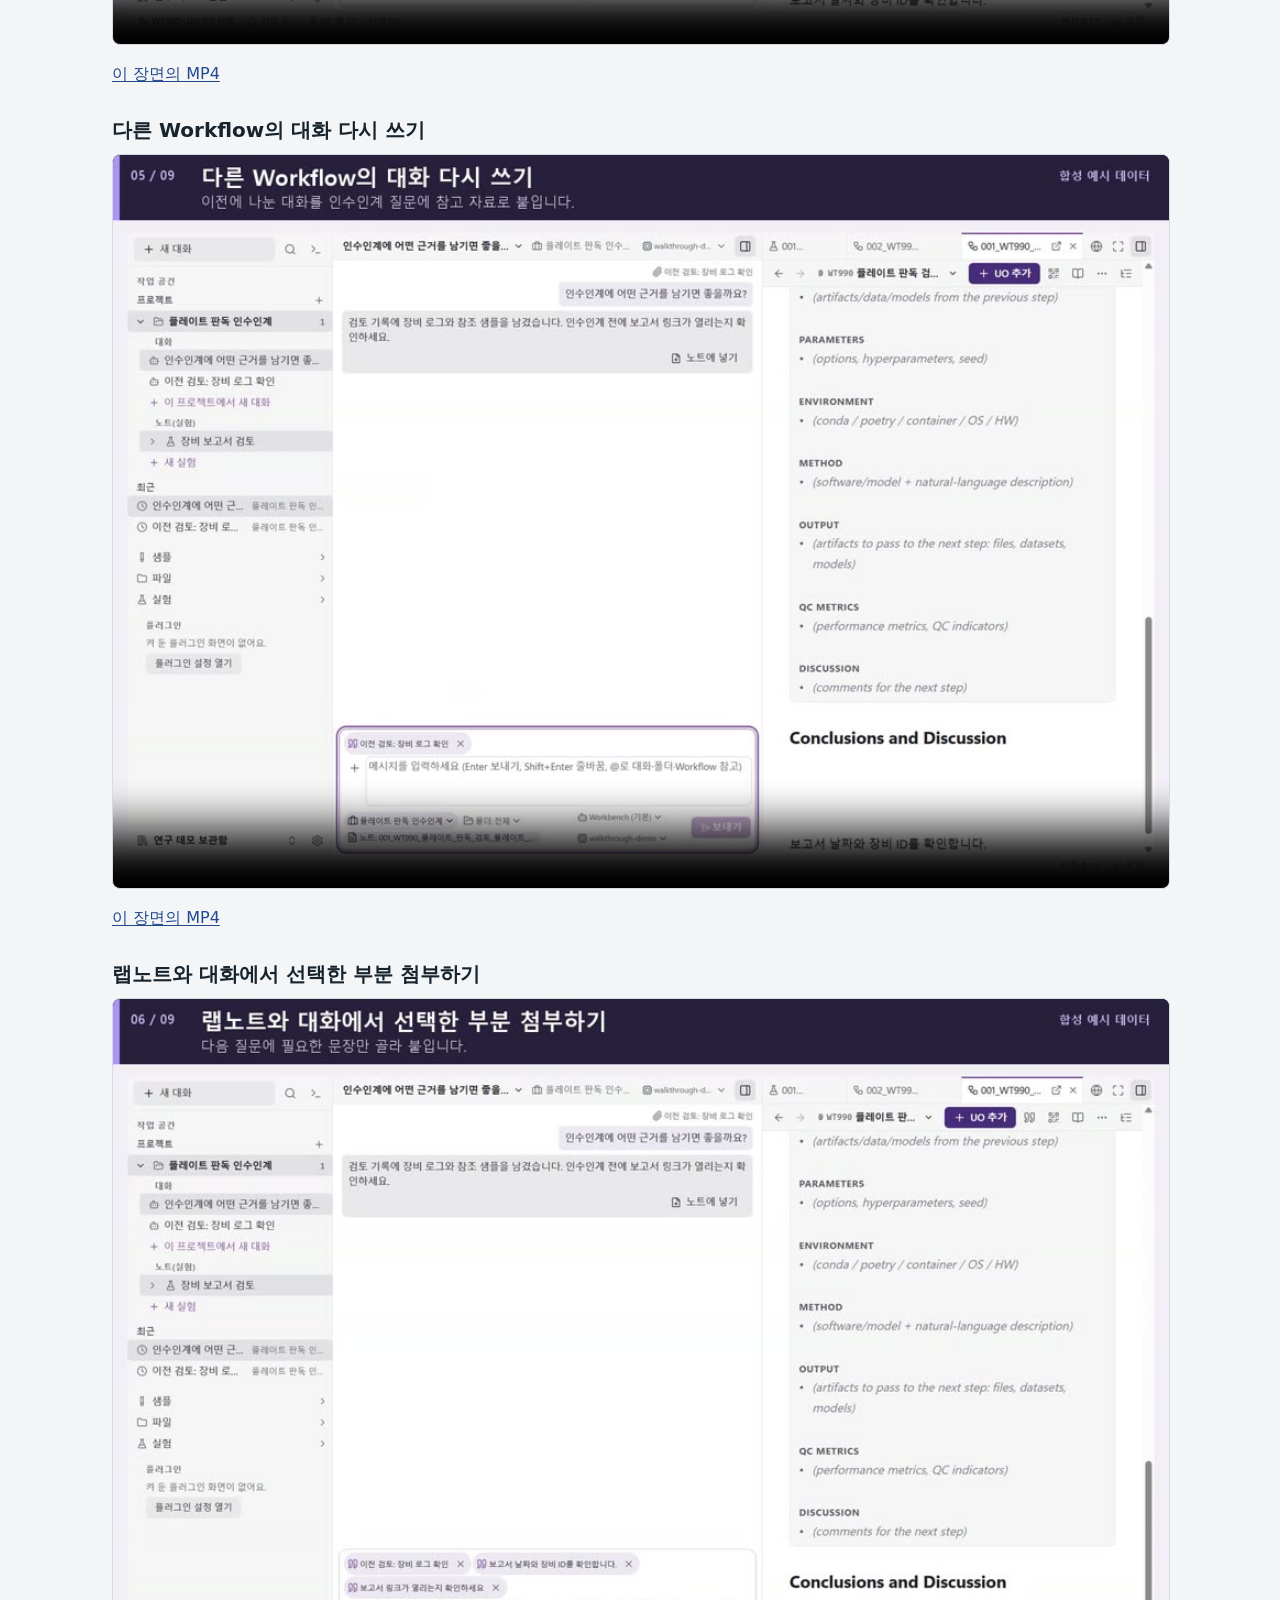
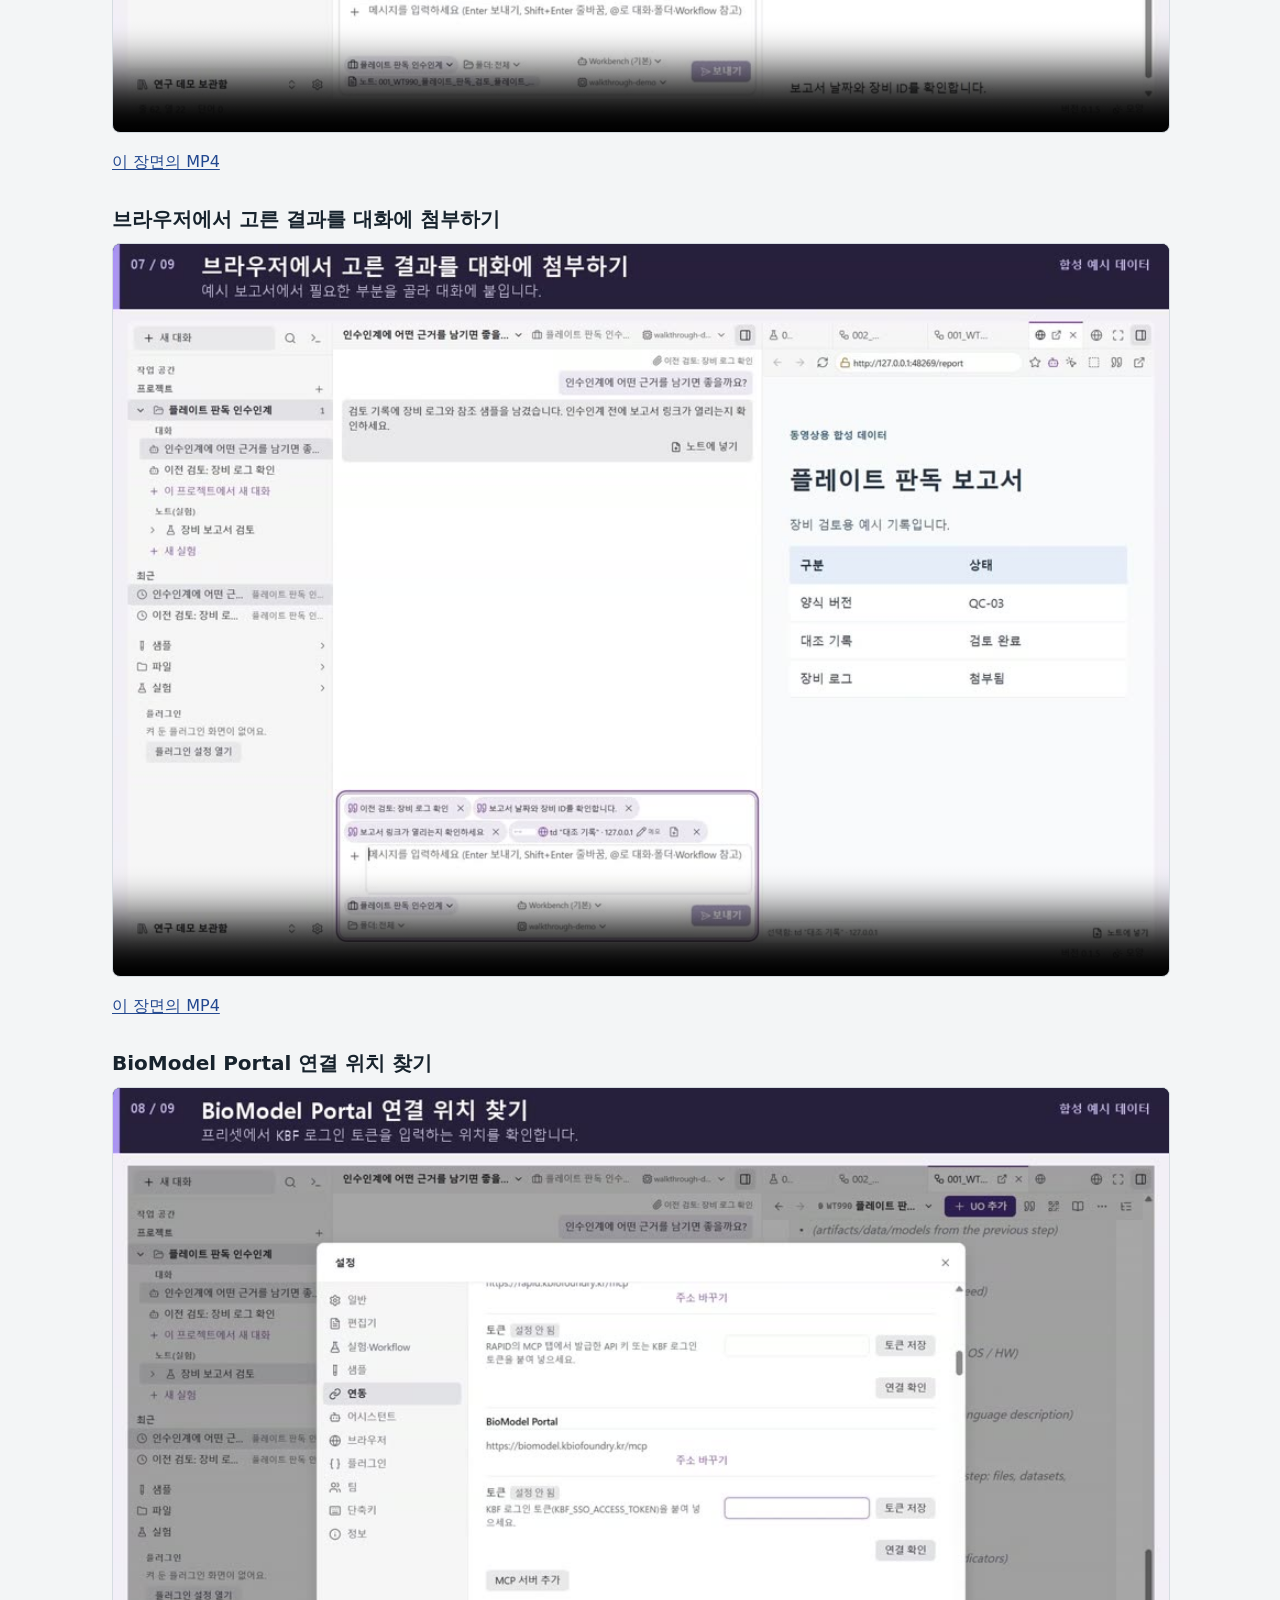
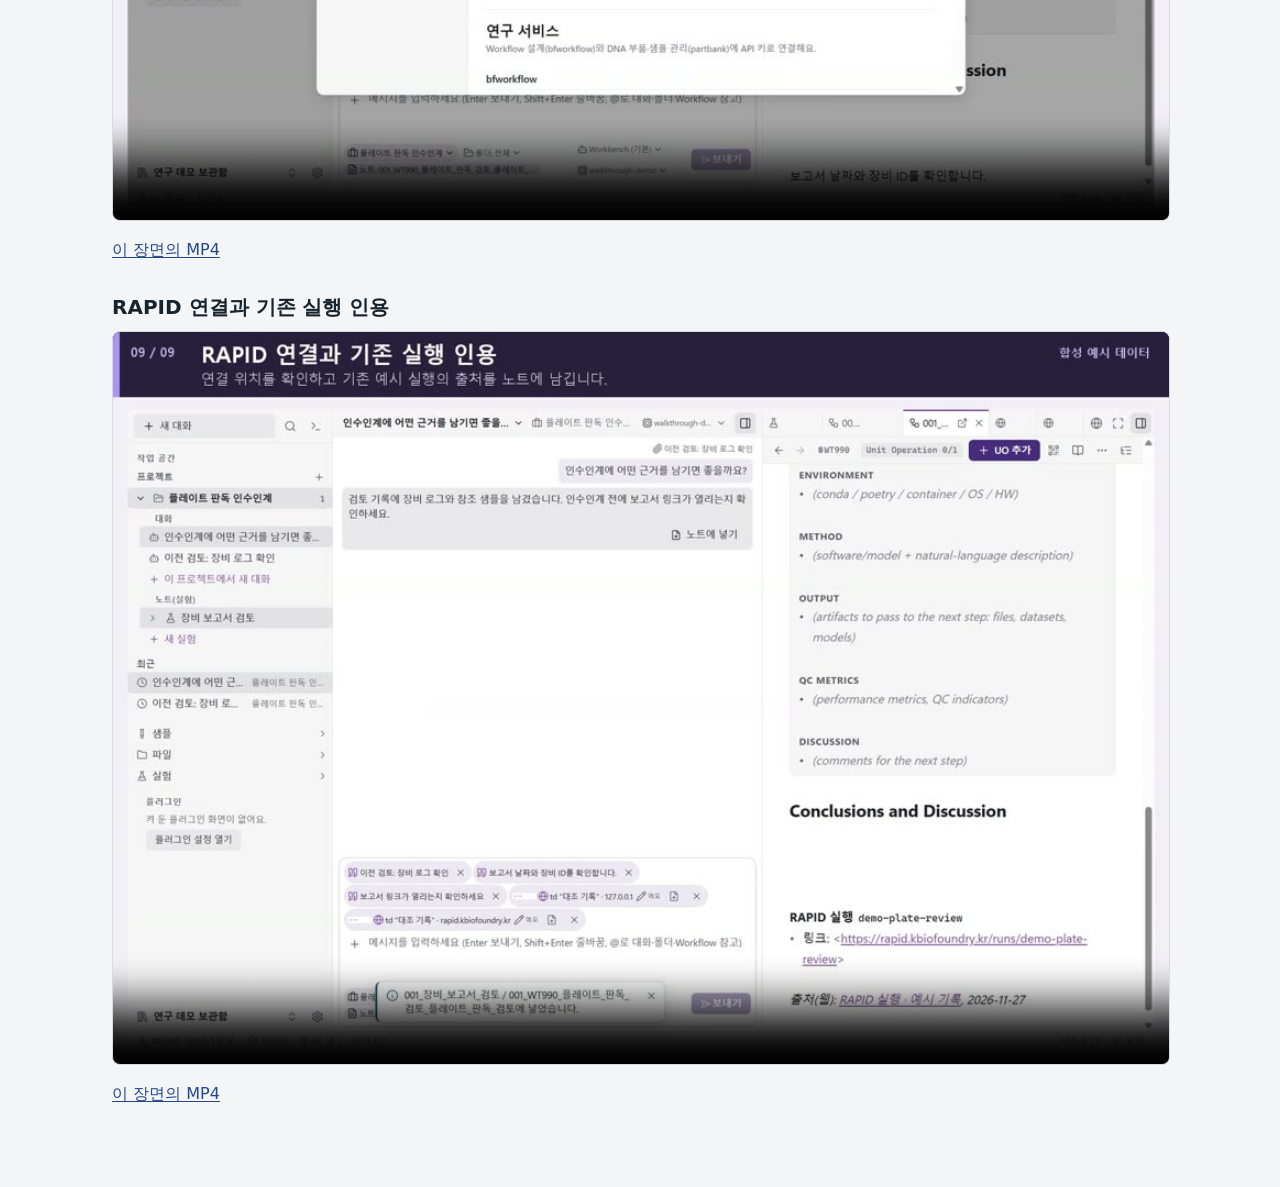
==== commit 8380ebbb: "Show PartBank and bfworkflow in the Workbench browser" ====
--- a/ko/index.html
+++ b/ko/index.html
@@ -25,13 +25,13 @@
     <ol>
       <li><a href="#project"><span>0:00</span> 프로젝트와 실험 만들기</a></li>
       <li><a href="#workflow"><span>0:12</span> Workflow와 Unit Operation 만들기</a></li>
-      <li><a href="#partbank"><span>0:35</span> PartBank에서 참조 항목 찾기</a></li>
-      <li><a href="#sample"><span>0:44</span> 랩샘플을 노트에서 사용하기</a></li>
-      <li><a href="#reuse"><span>0:51</span> 다른 Workflow의 대화 다시 쓰기</a></li>
-      <li><a href="#selection"><span>1:18</span> 랩노트와 대화에서 선택한 부분 첨부하기</a></li>
-      <li><a href="#browser"><span>1:27</span> 브라우저에서 고른 결과를 대화에 첨부하기</a></li>
-      <li><a href="#biomodel"><span>1:42</span> BioModel Portal 연결 위치 찾기</a></li>
-      <li><a href="#rapid"><span>1:52</span> RAPID 연결과 기존 실행 인용</a></li>
+      <li><a href="#partbank"><span>0:59</span> PartBank에서 참조 항목 찾기</a></li>
+      <li><a href="#sample"><span>1:32</span> 랩샘플을 노트에서 사용하기</a></li>
+      <li><a href="#reuse"><span>1:39</span> 다른 Workflow의 대화 다시 쓰기</a></li>
+      <li><a href="#selection"><span>2:05</span> 랩노트와 대화에서 선택한 부분 첨부하기</a></li>
+      <li><a href="#browser"><span>2:15</span> 브라우저에서 고른 결과를 대화에 첨부하기</a></li>
+      <li><a href="#biomodel"><span>2:30</span> BioModel Portal 연결 위치 찾기</a></li>
+      <li><a href="#rapid"><span>2:39</span> RAPID 연결과 기존 실행 인용</a></li>
     </ol>
     <section class="chapter" id="project">
       <h2>프로젝트와 실험 만들기</h2>
